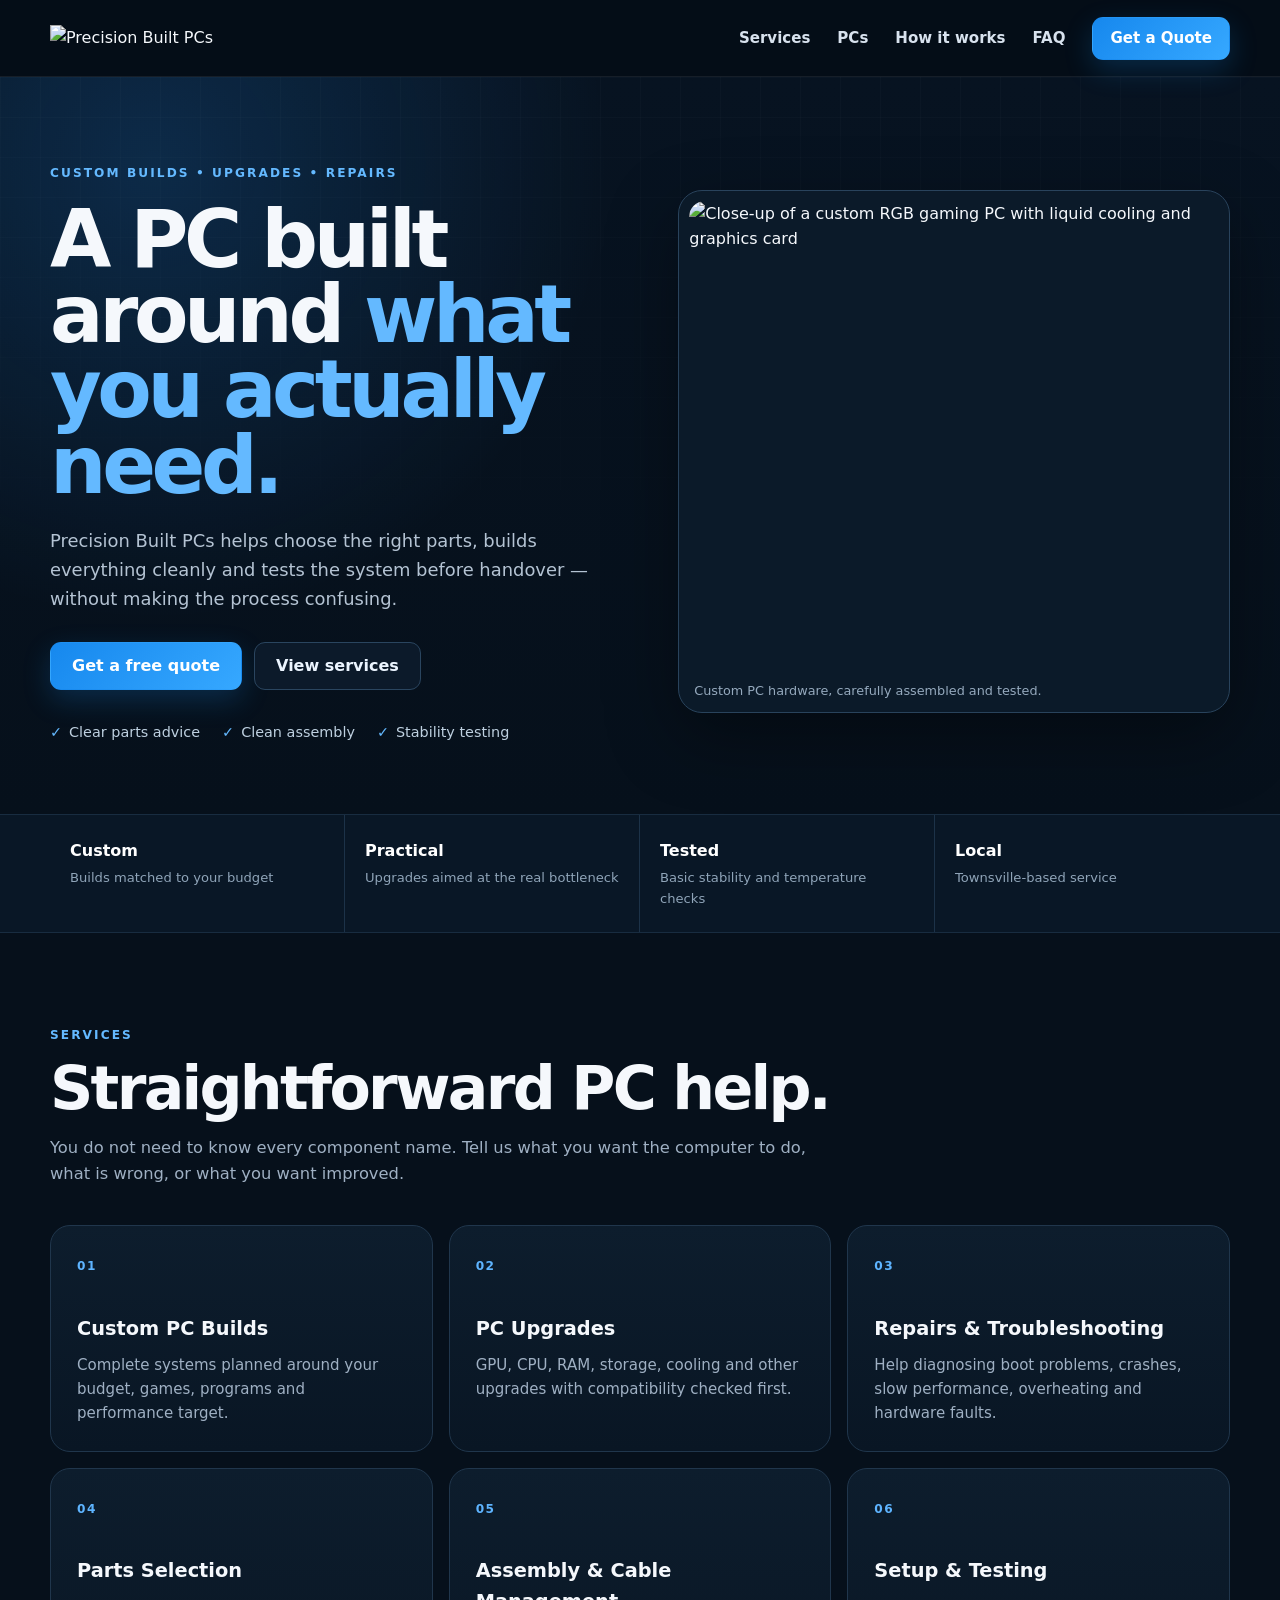
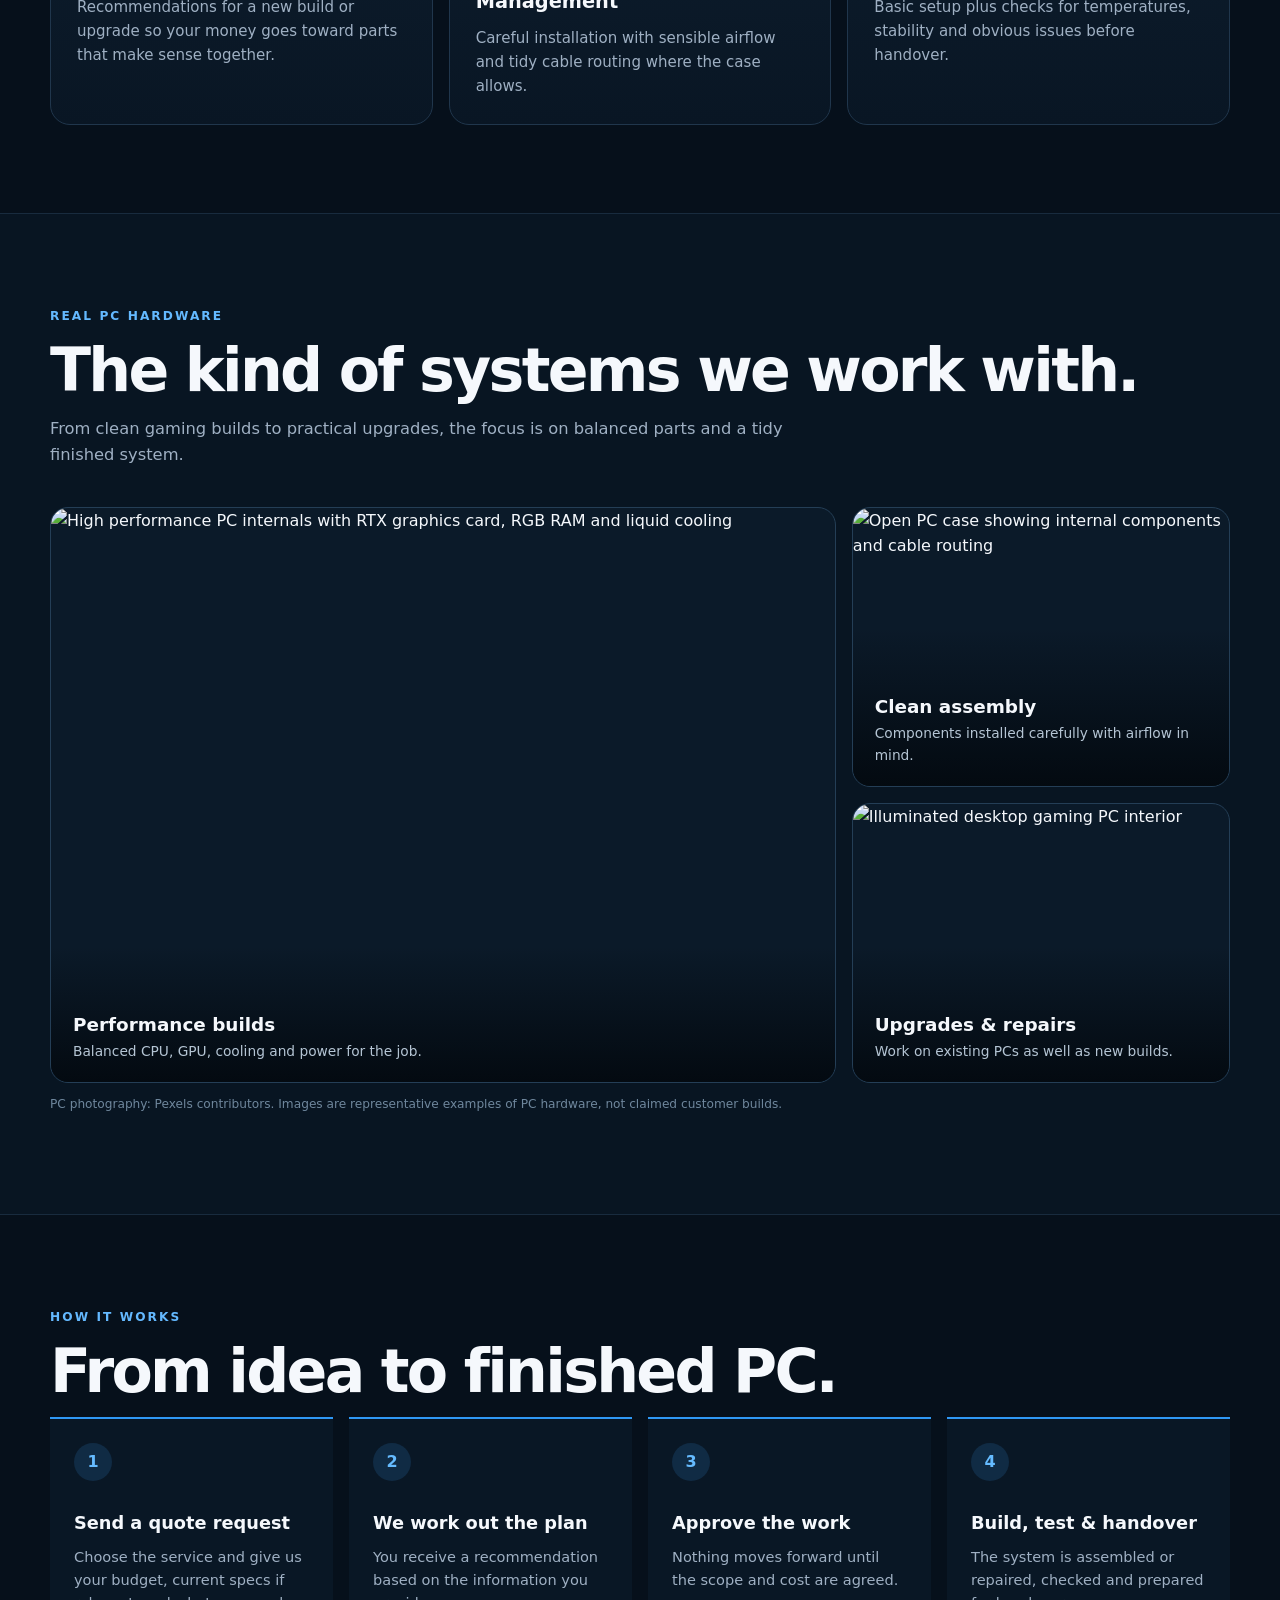
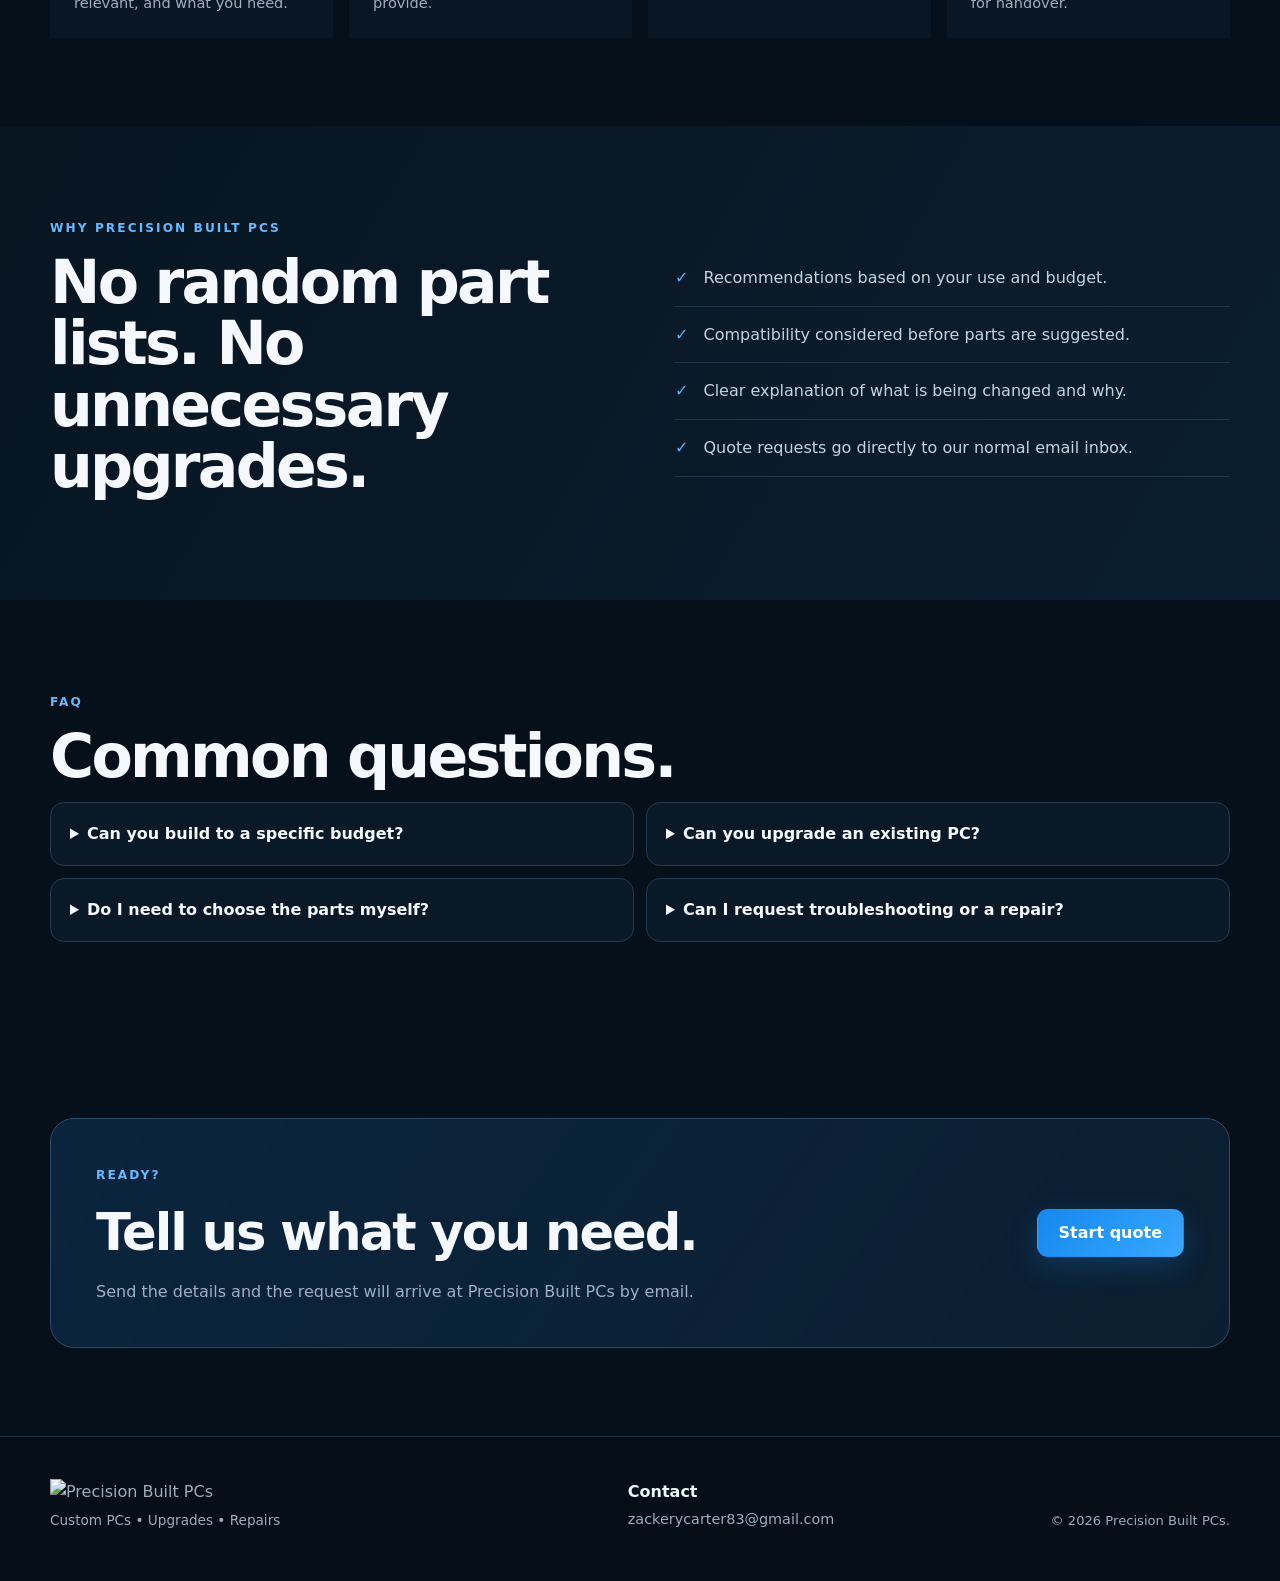
==== index.html @ 8c10a881 "Initial site upload" ====
<!doctype html>
<html lang="en-AU">
<head>
  <meta charset="utf-8">
  <meta name="viewport" content="width=device-width,initial-scale=1">
  <title>Precision Built PCs | Custom PCs, Upgrades & Repairs</title>
  <meta name="description" content="Precision Built PCs provides custom PC builds, upgrades, repairs and parts advice with clear recommendations and careful testing.">
  <meta name="theme-color" content="#07101b">
  <link rel="icon" href="assets/logo.svg">
  <link rel="preconnect" href="https://images.pexels.com">
  <link rel="stylesheet" href="styles.css">
</head>
<body>
<header class="nav">
  <div class="container nav-inner">
    <a class="brand" href="index.html" aria-label="Precision Built PCs home"><img src="assets/logo.svg" alt="Precision Built PCs"></a>
    <button class="mobile-toggle" aria-label="Open navigation" aria-expanded="false">Menu</button>
    <nav class="nav-links" aria-label="Main navigation">
      <a href="#services">Services</a><a href="#builds">PCs</a><a href="#process">How it works</a><a href="#faq">FAQ</a><a class="btn nav-btn" href="quote.html">Get a Quote</a>
    </nav>
  </div>
</header>
<main>
  <section class="hero">
    <div class="hero-bg" aria-hidden="true"></div>
    <div class="container hero-grid">
      <div class="hero-copy">
        <span class="eyebrow">CUSTOM BUILDS • UPGRADES • REPAIRS</span>
        <h1>A PC built around <span>what you actually need.</span></h1>
        <p>Precision Built PCs helps choose the right parts, builds everything cleanly and tests the system before handover — without making the process confusing.</p>
        <div class="hero-actions"><a class="btn" href="quote.html">Get a free quote</a><a class="btn secondary" href="#services">View services</a></div>
        <div class="trust-row"><span>Clear parts advice</span><span>Clean assembly</span><span>Stability testing</span></div>
      </div>
      <figure class="hero-photo photo-card">
        <img src="https://images.pexels.com/photos/10684919/pexels-photo-10684919.jpeg?auto=compress&cs=tinysrgb&w=1200" alt="Close-up of a custom RGB gaming PC with liquid cooling and graphics card">
        <figcaption>Custom PC hardware, carefully assembled and tested.</figcaption>
      </figure>
    </div>
  </section>

  <section class="stats-strip" aria-label="Business highlights"><div class="container stat-grid"><div><strong>Custom</strong><span>Builds matched to your budget</span></div><div><strong>Practical</strong><span>Upgrades aimed at the real bottleneck</span></div><div><strong>Tested</strong><span>Basic stability and temperature checks</span></div><div><strong>Local</strong><span>Townsville-based service</span></div></div></section>

  <section class="section" id="services"><div class="container">
    <span class="section-kicker">SERVICES</span><h2 class="section-title">Straightforward PC help.</h2><p class="section-lead">You do not need to know every component name. Tell us what you want the computer to do, what is wrong, or what you want improved.</p>
    <div class="cards">
      <article class="card"><span class="num">01</span><h3>Custom PC Builds</h3><p>Complete systems planned around your budget, games, programs and performance target.</p></article>
      <article class="card"><span class="num">02</span><h3>PC Upgrades</h3><p>GPU, CPU, RAM, storage, cooling and other upgrades with compatibility checked first.</p></article>
      <article class="card"><span class="num">03</span><h3>Repairs & Troubleshooting</h3><p>Help diagnosing boot problems, crashes, slow performance, overheating and hardware faults.</p></article>
      <article class="card"><span class="num">04</span><h3>Parts Selection</h3><p>Recommendations for a new build or upgrade so your money goes toward parts that make sense together.</p></article>
      <article class="card"><span class="num">05</span><h3>Assembly & Cable Management</h3><p>Careful installation with sensible airflow and tidy cable routing where the case allows.</p></article>
      <article class="card"><span class="num">06</span><h3>Setup & Testing</h3><p>Basic setup plus checks for temperatures, stability and obvious issues before handover.</p></article>
    </div>
  </div></section>

  <section class="section build-section" id="builds"><div class="container">
    <span class="section-kicker">REAL PC HARDWARE</span><h2 class="section-title">The kind of systems we work with.</h2><p class="section-lead">From clean gaming builds to practical upgrades, the focus is on balanced parts and a tidy finished system.</p>
    <div class="gallery">
      <figure class="gallery-main"><img loading="lazy" src="https://images.pexels.com/photos/20860011/pexels-photo-20860011.jpeg?auto=compress&cs=tinysrgb&w=1200" alt="High performance PC internals with RTX graphics card, RGB RAM and liquid cooling"><figcaption><strong>Performance builds</strong><span>Balanced CPU, GPU, cooling and power for the job.</span></figcaption></figure>
      <figure><img loading="lazy" src="https://images.pexels.com/photos/29177041/pexels-photo-29177041.jpeg?auto=compress&cs=tinysrgb&w=900" alt="Open PC case showing internal components and cable routing"><figcaption><strong>Clean assembly</strong><span>Components installed carefully with airflow in mind.</span></figcaption></figure>
      <figure><img loading="lazy" src="https://images.pexels.com/photos/13071305/pexels-photo-13071305.jpeg?auto=compress&cs=tinysrgb&w=900" alt="Illuminated desktop gaming PC interior"><figcaption><strong>Upgrades & repairs</strong><span>Work on existing PCs as well as new builds.</span></figcaption></figure>
    </div>
    <p class="photo-credit">PC photography: Pexels contributors. Images are representative examples of PC hardware, not claimed customer builds.</p>
  </div></section>

  <section class="section" id="process"><div class="container">
    <span class="section-kicker">HOW IT WORKS</span><h2 class="section-title">From idea to finished PC.</h2>
    <div class="steps"><article><span>1</span><h3>Send a quote request</h3><p>Choose the service and give us your budget, current specs if relevant, and what you need.</p></article><article><span>2</span><h3>We work out the plan</h3><p>You receive a recommendation based on the information you provide.</p></article><article><span>3</span><h3>Approve the work</h3><p>Nothing moves forward until the scope and cost are agreed.</p></article><article><span>4</span><h3>Build, test & handover</h3><p>The system is assembled or repaired, checked and prepared for handover.</p></article></div>
  </div></section>

  <section class="section split-section"><div class="container split-grid"><div><span class="section-kicker">WHY PRECISION BUILT PCS</span><h2 class="section-title">No random part lists. No unnecessary upgrades.</h2></div><div class="check-list"><p><span>✓</span> Recommendations based on your use and budget.</p><p><span>✓</span> Compatibility considered before parts are suggested.</p><p><span>✓</span> Clear explanation of what is being changed and why.</p><p><span>✓</span> Quote requests go directly to our normal email inbox.</p></div></div></section>

  <section class="section" id="faq"><div class="container"><span class="section-kicker">FAQ</span><h2 class="section-title">Common questions.</h2><div class="faq">
    <details><summary>Can you build to a specific budget?</summary><p>Yes. Add your maximum budget and what games or programs you want to run in the quote form.</p></details>
    <details><summary>Can you upgrade an existing PC?</summary><p>Yes. Include your current CPU, GPU, RAM and power supply if you know them. If not, describe the PC and what you want improved.</p></details>
    <details><summary>Do I need to choose the parts myself?</summary><p>No. You can simply explain what you want the PC to do and ask for a recommendation.</p></details>
    <details><summary>Can I request troubleshooting or a repair?</summary><p>Yes. Describe the symptoms, any error messages, and what happened before the problem started.</p></details>
  </div></div></section>

  <section class="section"><div class="container"><div class="cta"><div><span class="section-kicker">READY?</span><h2>Tell us what you need.</h2><p>Send the details and the request will arrive at Precision Built PCs by email.</p></div><a class="btn" href="quote.html">Start quote</a></div></div></section>
</main>
<footer><div class="container footer-grid"><div class="footer-brand"><img src="assets/logo.svg" alt="Precision Built PCs"><p>Custom PCs • Upgrades • Repairs</p></div><div><strong>Contact</strong><a href="mailto:zackerycarter83@gmail.com">zackerycarter83@gmail.com</a></div><div class="small">© <span data-year></span> Precision Built PCs.</div></div></footer>
<script src="script.js"></script>
</body></html>
---- styles.css ----
:root{--bg:#06101b;--bg2:#0a1624;--panel:#0c1b2b;--panel2:#0e2134;--text:#f5f8fc;--muted:#9fb0c3;--line:#20364c;--blue:#2596ff;--blue2:#64b9ff;--max:1180px;--radius:20px;--shadow:0 24px 70px rgba(0,0,0,.36)}*{box-sizing:border-box}html{scroll-behavior:smooth}body{margin:0;font-family:Inter,ui-sans-serif,system-ui,-apple-system,BlinkMacSystemFont,"Segoe UI",sans-serif;background:var(--bg);color:var(--text);line-height:1.6}a{color:inherit;text-decoration:none}img{max-width:100%;display:block}.container{width:min(var(--max),calc(100% - 40px));margin:auto}
.nav{position:sticky;top:0;z-index:50;background:rgba(5,14,24,.91);backdrop-filter:blur(15px);border-bottom:1px solid rgba(255,255,255,.07)}.nav-inner{min-height:76px;display:flex;align-items:center;justify-content:space-between;gap:24px}.brand img{width:245px;height:auto}.nav-links{display:flex;align-items:center;gap:27px;font-size:.94rem;font-weight:700;color:#d8e2ee}.nav-links>a:not(.btn):hover{color:var(--blue2)}.mobile-toggle{display:none;background:#0b1a2a;color:#fff;border:1px solid #29435d;border-radius:10px;padding:8px 12px}.btn{display:inline-flex;justify-content:center;align-items:center;min-height:48px;padding:0 21px;border:1px solid transparent;border-radius:11px;background:linear-gradient(135deg,#1688ee,#36a8ff);color:white;font-weight:800;box-shadow:0 10px 28px rgba(24,142,238,.22);cursor:pointer;transition:transform .18s ease,filter .18s ease}.btn:hover{transform:translateY(-2px);filter:brightness(1.06)}.btn.secondary{background:#0c1a2a;border-color:#2a455f;box-shadow:none;color:#ecf5ff}.nav-btn{min-height:43px;padding:0 17px}
.hero{position:relative;overflow:hidden;padding:82px 0 70px;background:radial-gradient(circle at 12% 12%,rgba(37,150,255,.18),transparent 35%),linear-gradient(180deg,#071321 0%,#06101b 100%)}.hero:after{content:"";position:absolute;inset:0;background-image:linear-gradient(rgba(255,255,255,.018) 1px,transparent 1px),linear-gradient(90deg,rgba(255,255,255,.018) 1px,transparent 1px);background-size:40px 40px;mask-image:linear-gradient(to bottom,black,transparent 80%);pointer-events:none}.hero-grid{position:relative;z-index:1;display:grid;grid-template-columns:1.02fr .98fr;gap:54px;align-items:center}.eyebrow,.section-kicker{font-size:.76rem;letter-spacing:.17em;font-weight:900;color:var(--blue2)}.hero h1{font-size:clamp(3.2rem,6.2vw,5.8rem);letter-spacing:-.055em;line-height:.95;margin:17px 0 24px;max-width:760px}.hero h1 span{color:var(--blue2)}.hero-copy>p{max-width:690px;color:#b4c3d3;font-size:1.12rem}.hero-actions{display:flex;gap:12px;flex-wrap:wrap;margin-top:29px}.trust-row{display:flex;gap:22px;flex-wrap:wrap;margin-top:31px;color:#bed0e0;font-size:.9rem}.trust-row span:before{content:"✓";color:var(--blue2);font-weight:900;margin-right:7px}.photo-card{margin:0;border-radius:24px;border:1px solid #29435c;background:#0b1a29;padding:10px;box-shadow:var(--shadow);overflow:hidden}.photo-card img{width:100%;height:470px;object-fit:cover;border-radius:16px}.photo-card figcaption{font-size:.8rem;color:#95a9bd;padding:10px 5px 1px}
.stats-strip{background:#091726;border-block:1px solid #182c40}.stat-grid{display:grid;grid-template-columns:repeat(4,1fr)}.stat-grid>div{padding:23px 20px;border-right:1px solid #1c3248}.stat-grid>div:last-child{border-right:0}.stat-grid strong,.stat-grid span{display:block}.stat-grid strong{font-size:1rem;color:#fff}.stat-grid span{font-size:.82rem;color:#8fa4b8;margin-top:3px}
.section{padding:88px 0}.section-title{font-size:clamp(2.25rem,4.7vw,4rem);letter-spacing:-.045em;line-height:1.02;margin:12px 0 15px}.section-lead{color:var(--muted);max-width:760px;margin:0 0 38px;font-size:1.02rem}.cards{display:grid;grid-template-columns:repeat(3,1fr);gap:16px}.card{position:relative;padding:26px;border:1px solid var(--line);background:linear-gradient(180deg,#0d1d2d,#091624);border-radius:var(--radius);min-height:205px}.card .num{font-size:.76rem;font-weight:900;color:#5eb4ff;letter-spacing:.12em}.card h3{font-size:1.21rem;margin:36px 0 8px}.card p{margin:0;color:var(--muted);font-size:.94rem}.build-section{background:#081522;border-block:1px solid #182b3e}.gallery{display:grid;grid-template-columns:1.35fr .65fr;grid-template-rows:1fr 1fr;gap:16px}.gallery figure{margin:0;position:relative;overflow:hidden;border-radius:18px;border:1px solid #243e56;background:#0b1a29;min-height:280px}.gallery .gallery-main{grid-row:1/3;min-height:576px}.gallery img{width:100%;height:100%;object-fit:cover;position:absolute;inset:0;transition:transform .35s ease}.gallery figure:hover img{transform:scale(1.025)}.gallery figcaption{position:absolute;inset:auto 0 0;padding:64px 22px 20px;background:linear-gradient(transparent,rgba(3,9,15,.94));display:flex;flex-direction:column}.gallery figcaption strong{font-size:1.15rem}.gallery figcaption span{color:#b5c5d4;font-size:.86rem}.photo-credit{font-size:.76rem;color:#6f879d;margin-top:12px}.steps{display:grid;grid-template-columns:repeat(4,1fr);gap:16px}.steps article{padding:24px;border-top:2px solid #2f98f5;background:#091725}.steps article>span{display:grid;place-items:center;width:38px;height:38px;border-radius:50%;background:#102b44;color:#65bbff;font-weight:900;margin-bottom:28px}.steps h3{font-size:1.11rem;margin:0 0 7px}.steps p{font-size:.91rem;color:var(--muted);margin:0}.split-section{background:linear-gradient(120deg,#071521,#0b1e30)}.split-grid{display:grid;grid-template-columns:1fr 1fr;gap:70px;align-items:center}.check-list p{margin:0;padding:15px 0;border-bottom:1px solid #1f3549;color:#c5d3df}.check-list span{color:#57b5ff;font-weight:900;margin-right:10px}.faq{display:grid;grid-template-columns:1fr 1fr;gap:12px}.faq details{background:#0a1928;border:1px solid #213a51;border-radius:14px;padding:18px 19px}.faq summary{cursor:pointer;font-weight:800}.faq p{color:var(--muted);margin-bottom:0}.cta{padding:42px 45px;border:1px solid #2d4c67;border-radius:24px;background:linear-gradient(125deg,rgba(30,137,231,.17),rgba(13,34,53,.8));display:flex;justify-content:space-between;align-items:center;gap:30px}.cta h2{font-size:clamp(2rem,4vw,3.4rem);letter-spacing:-.04em;margin:6px 0 5px}.cta p{color:var(--muted);margin:0}
footer{border-top:1px solid #1b3044;padding:42px 0 50px;background:#050d16;color:#9badbf}.footer-grid{display:grid;grid-template-columns:1.4fr 1fr auto;gap:35px;align-items:end}.footer-brand img{width:215px}.footer-brand p{font-size:.85rem;margin:5px 0 0}.footer-grid>div:nth-child(2){display:flex;flex-direction:column;gap:4px}.footer-grid strong{color:#edf4fb}.footer-grid a{font-size:.9rem}.footer-grid a:hover{color:#64b9ff}.small{font-size:.82rem}
.quote-wrap{padding:67px 0 88px;background:radial-gradient(circle at 8% 8%,rgba(37,150,255,.1),transparent 28%)}.quote-grid{display:grid;grid-template-columns:.8fr 1.2fr;gap:32px;align-items:start}.quote-info{position:sticky;top:105px}.quote-info .section-title{margin-top:12px}.quote-info strong{color:#d9e9f7}.info-panel{background:#0a1928;border:1px solid #213a51;border-radius:17px;padding:22px;margin:28px 0 16px}.info-panel h3{margin:0 0 12px}.info-panel p{font-size:.88rem;color:#9fb0c3;margin:10px 0}.quote-photo{margin:0;border-radius:17px;overflow:hidden;border:1px solid #213a51}.quote-photo img{width:100%;height:230px;object-fit:cover}.quote-form{background:#0b1a2a;border:1px solid #29455f;border-radius:22px;padding:29px;box-shadow:var(--shadow)}.field-grid{display:grid;grid-template-columns:1fr 1fr;gap:16px}.field{display:flex;flex-direction:column;gap:7px}.field.full{grid-column:1/-1}.field label{font-size:.88rem;font-weight:800;color:#dfeaf4}.field input,.field select,.field textarea{width:100%;border:1px solid #2c475f;border-radius:10px;background:#06121f;color:#f5f8fc;padding:13px 13px;font:inherit;outline:none}.field input::placeholder,.field textarea::placeholder{color:#62788d}.field input:focus,.field select:focus,.field textarea:focus{border-color:#339cf3;box-shadow:0 0 0 3px rgba(51,156,243,.12)}.field textarea{min-height:155px;resize:vertical}.submit-btn{width:100%;margin-top:18px}.privacy-note{font-size:.76rem;color:#7990a5;text-align:center;margin:12px 0 0}.honeypot{display:none!important}.alert{display:none;margin-bottom:18px;padding:12px 14px;border-radius:10px;font-size:.88rem}.alert.show{display:block}.alert.success{background:rgba(38,161,102,.11);border:1px solid rgba(71,200,134,.38);color:#bdf3d5}.alert.error{background:rgba(220,74,74,.1);border:1px solid rgba(237,92,92,.35);color:#ffd0d0}.success-page{min-height:75vh;display:grid;place-items:center;padding:70px 0}.success-card{max-width:680px;margin:auto;text-align:center;background:#0b1a2a;border:1px solid #29455f;border-radius:24px;padding:50px}.success-card h1{font-size:clamp(2.3rem,5vw,4rem);line-height:1.03;letter-spacing:-.045em}.success-card p{color:var(--muted);margin:0 auto 25px;max-width:520px}.success-icon{display:grid;place-items:center;width:58px;height:58px;margin:0 auto 18px;border-radius:50%;background:#133b5f;color:#62bbff;font-size:1.6rem;font-weight:900}
@media(max-width:900px){.hero-grid,.quote-grid,.split-grid{grid-template-columns:1fr}.hero{padding-top:54px}.photo-card img{height:390px}.cards{grid-template-columns:1fr 1fr}.steps{grid-template-columns:1fr 1fr}.gallery{grid-template-columns:1fr 1fr;grid-template-rows:auto}.gallery .gallery-main{grid-column:1/-1;grid-row:auto;min-height:420px}.gallery figure{min-height:290px}.quote-info{position:static}.quote-photo{display:none}.footer-grid{grid-template-columns:1fr 1fr}.nav-links{display:none;position:absolute;top:76px;left:0;right:0;background:#06111d;border-bottom:1px solid #20364c;padding:18px 20px;flex-direction:column;align-items:stretch}.nav-links.open{display:flex}.mobile-toggle{display:block}}
@media(max-width:620px){.container{width:min(var(--max),calc(100% - 26px))}.brand img{width:205px}.hero{padding:45px 0 50px}.hero h1{font-size:3.15rem}.hero-copy>p{font-size:1rem}.photo-card img{height:315px}.stat-grid{grid-template-columns:1fr 1fr}.stat-grid>div:nth-child(2){border-right:0}.stat-grid>div:nth-child(-n+2){border-bottom:1px solid #1c3248}.cards,.steps,.faq,.field-grid{grid-template-columns:1fr}.gallery{grid-template-columns:1fr}.gallery .gallery-main{grid-column:auto;min-height:330px}.gallery figure{min-height:270px}.field.full{grid-column:auto}.section{padding:68px 0}.cta{padding:30px;align-items:flex-start;flex-direction:column}.footer-grid{grid-template-columns:1fr;align-items:start}.quote-form{padding:20px}.quote-wrap{padding-top:45px}.success-card{padding:34px 22px}}
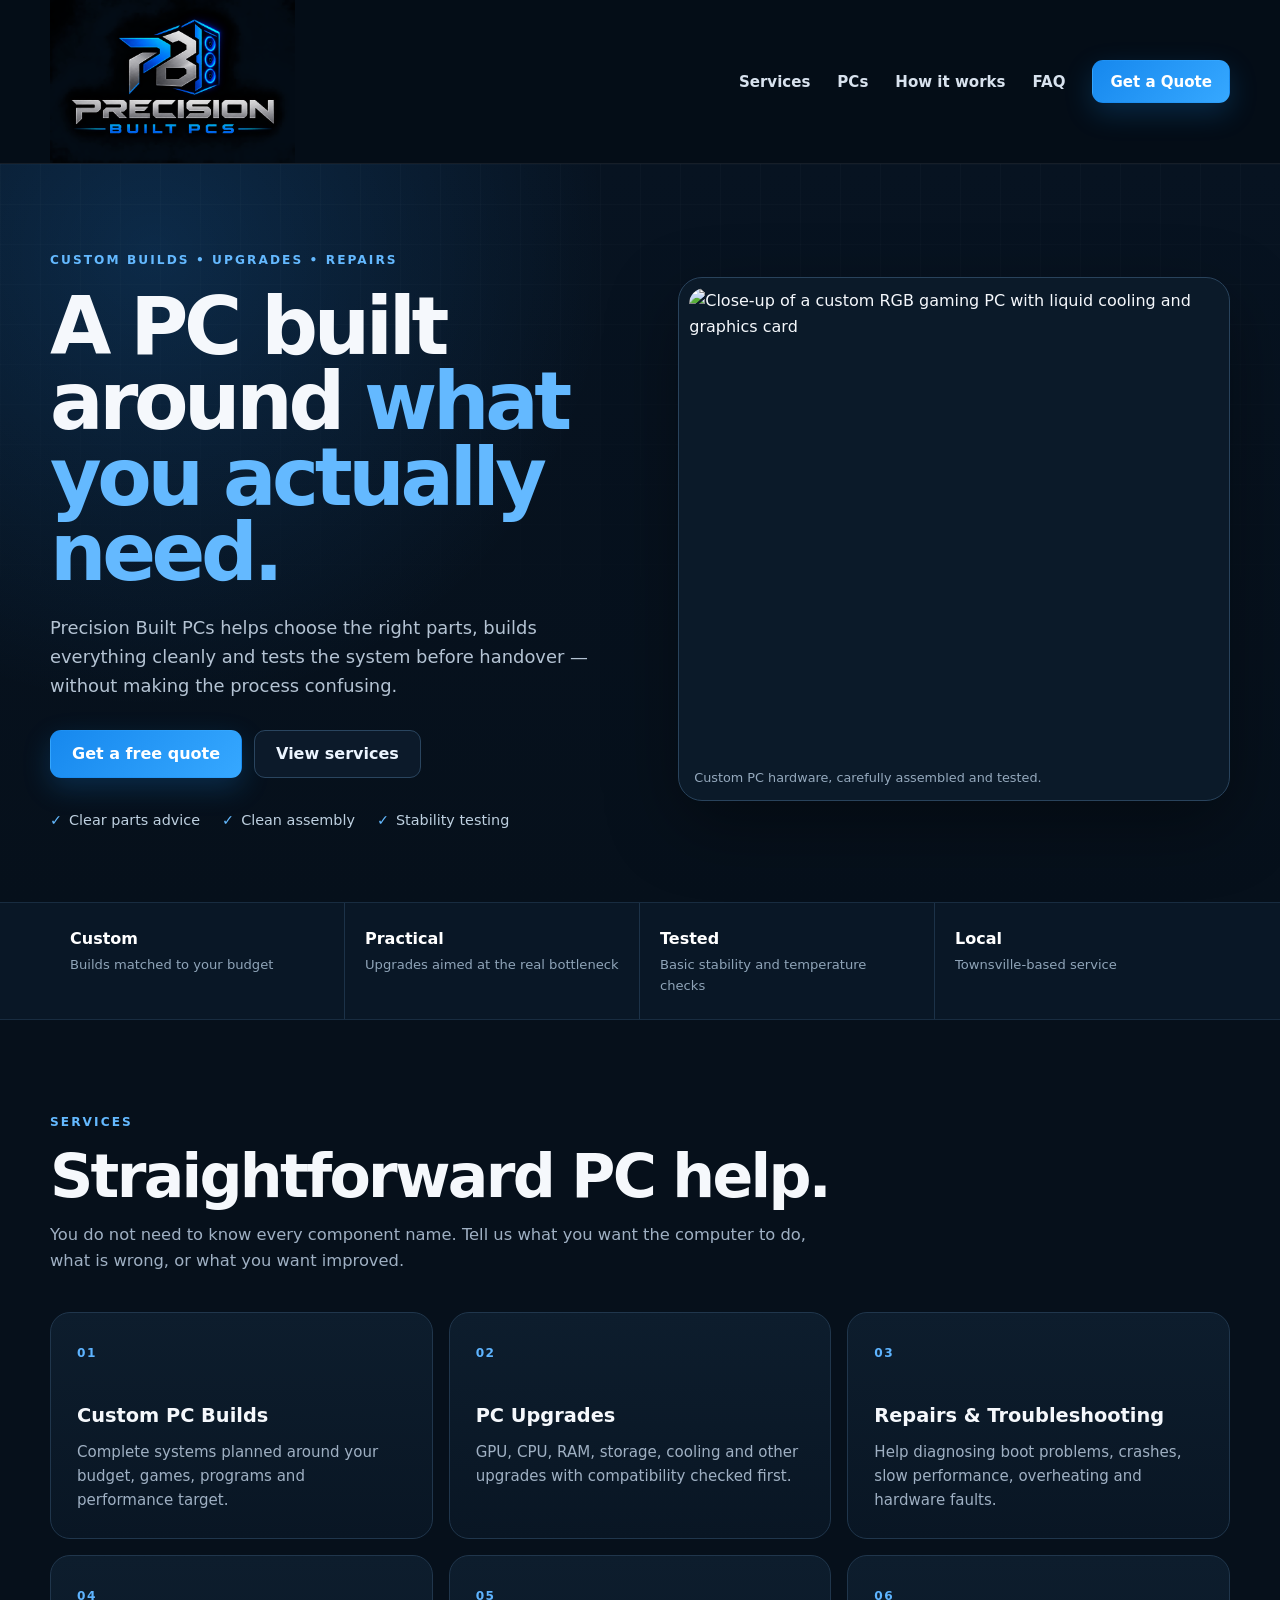
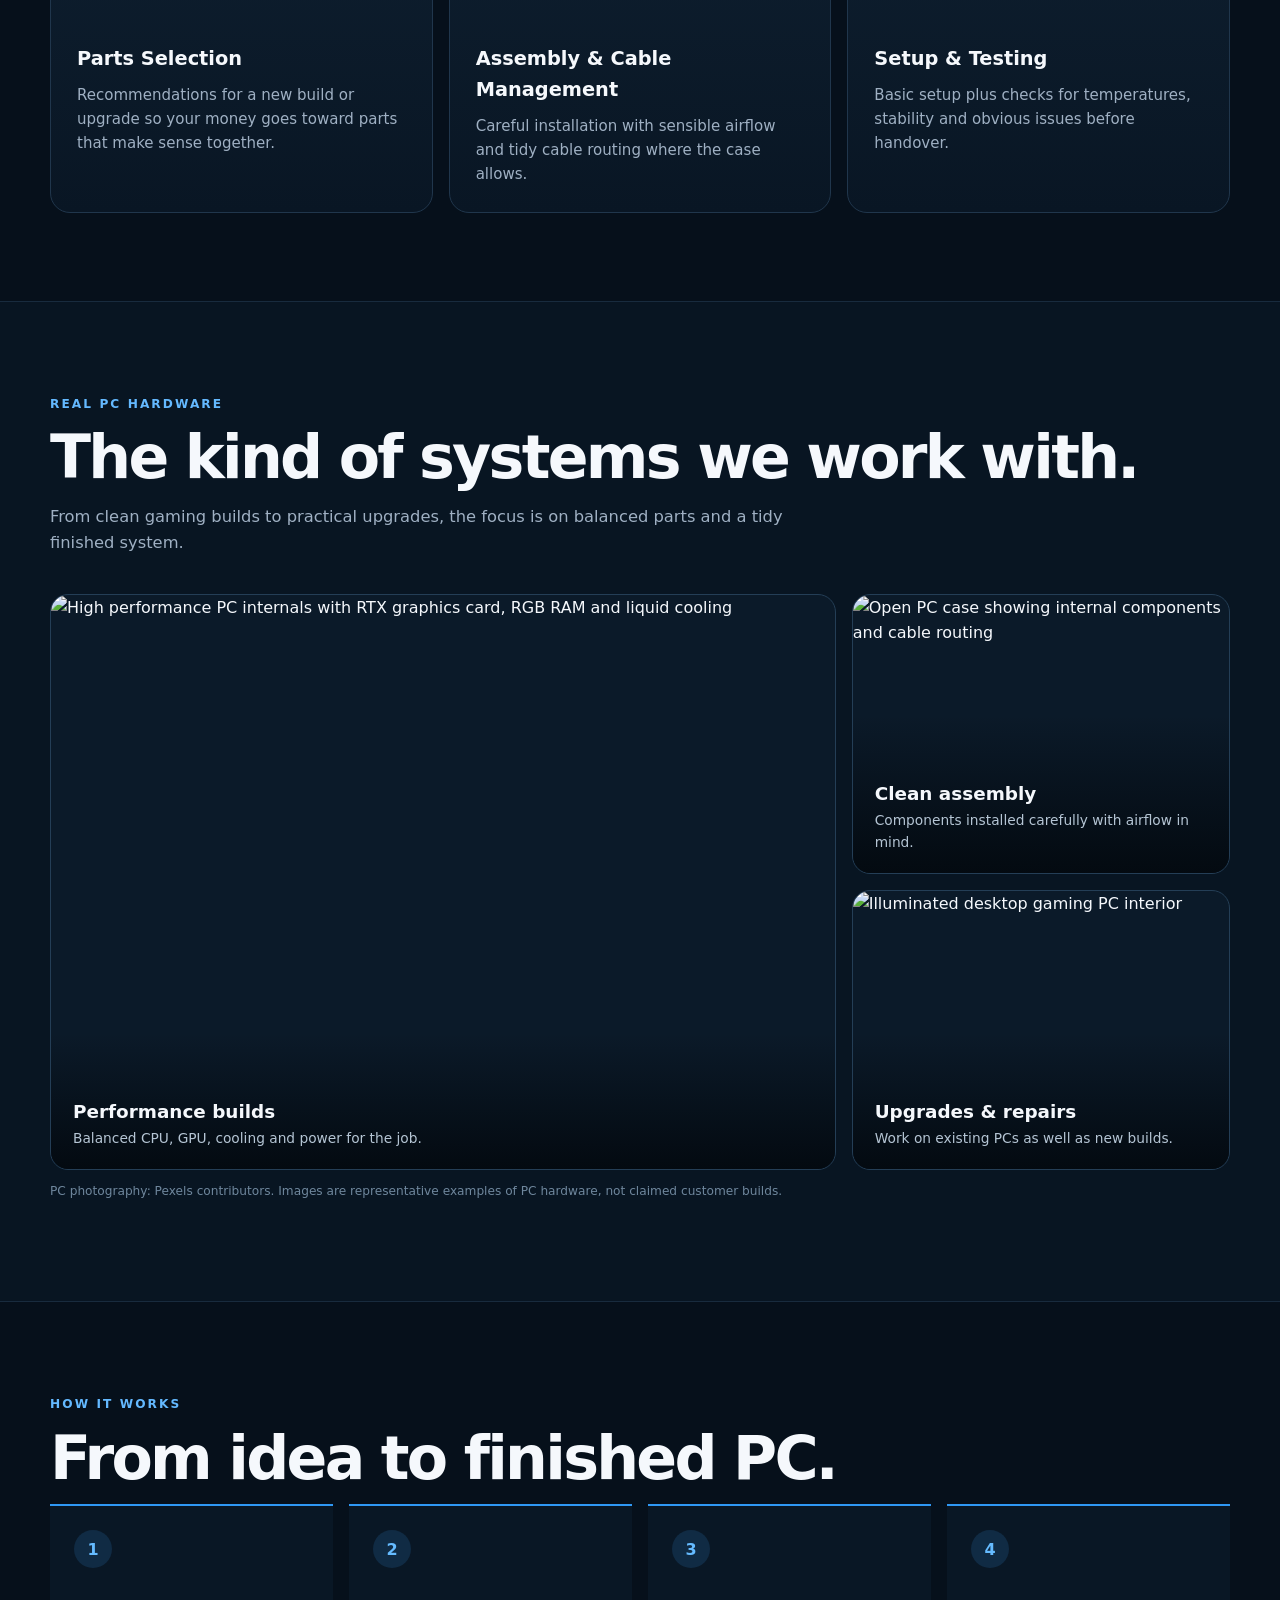
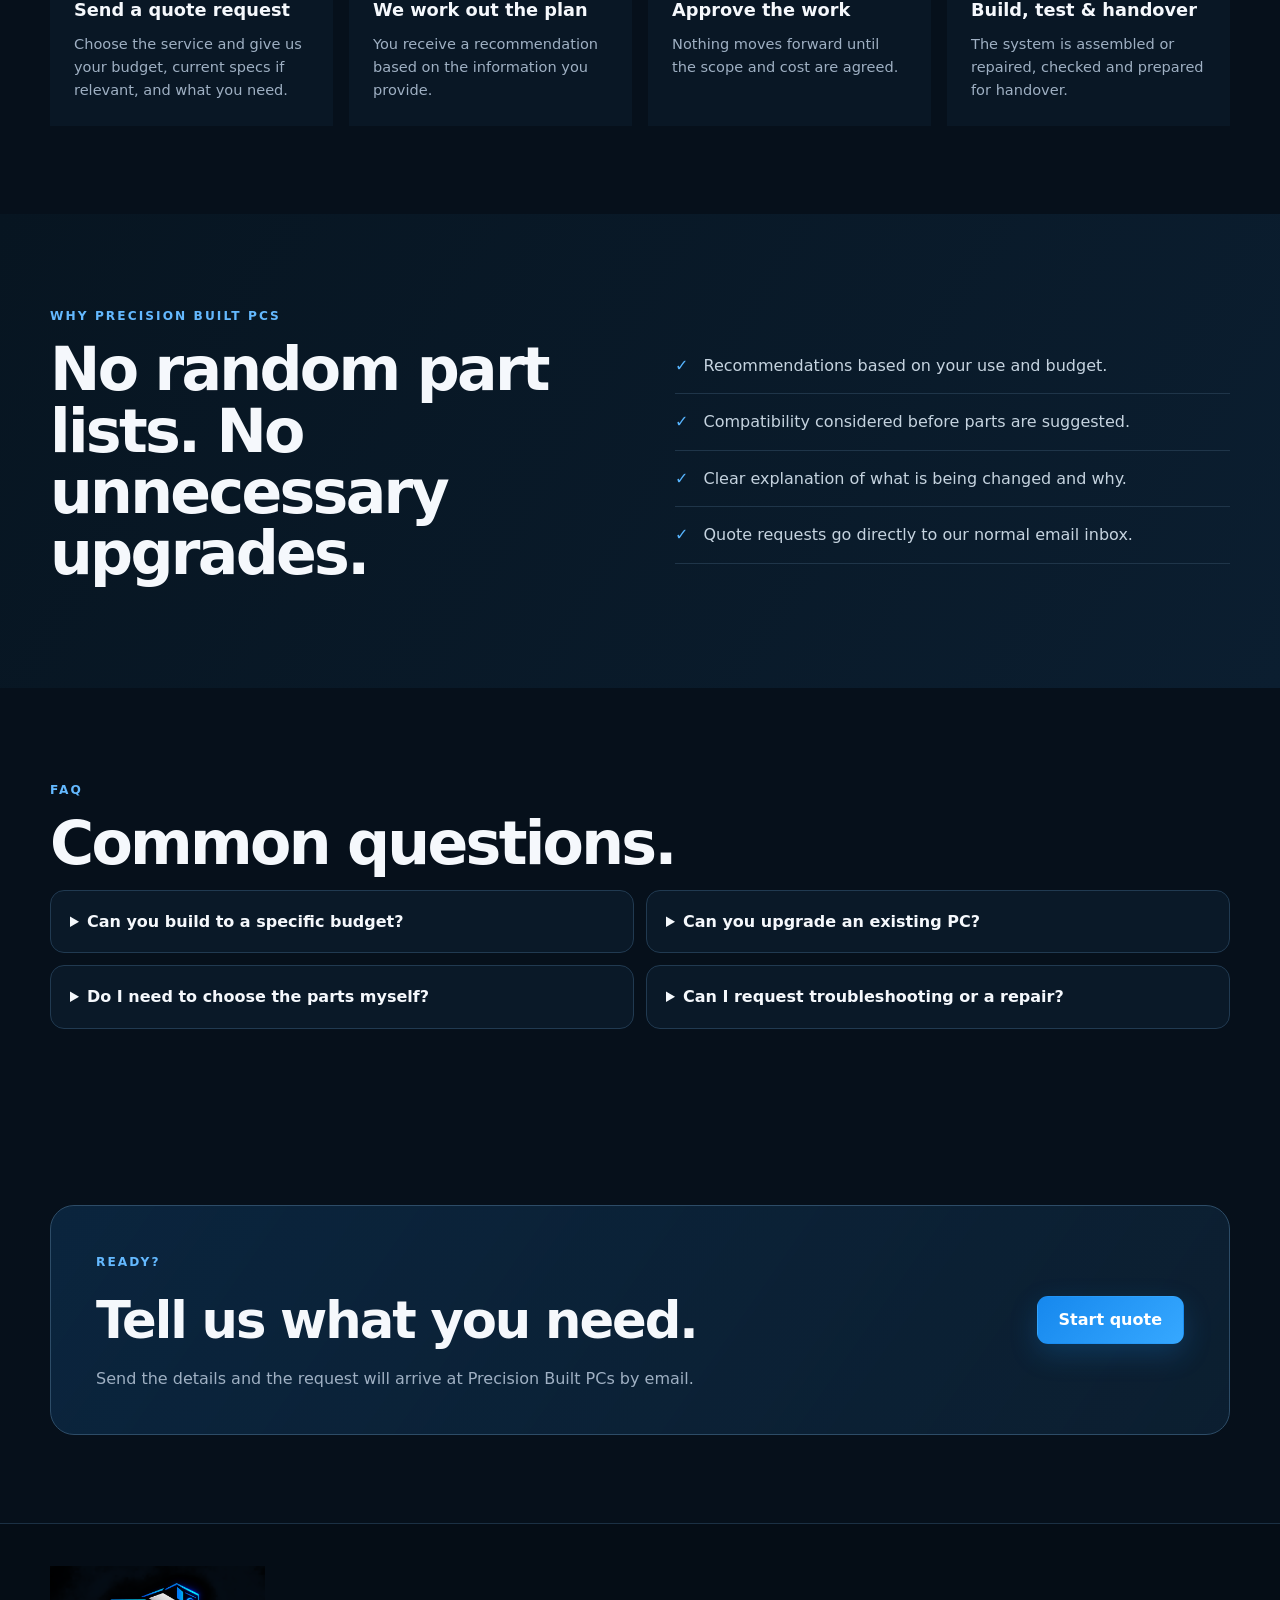
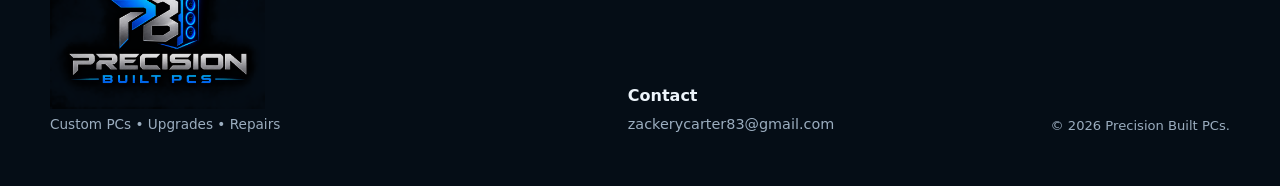
==== commit c75a88e4: "Update index.html" ====
--- a/index.html
+++ b/index.html
@@ -6,14 +6,14 @@
   <title>Precision Built PCs | Custom PCs, Upgrades & Repairs</title>
   <meta name="description" content="Precision Built PCs provides custom PC builds, upgrades, repairs and parts advice with clear recommendations and careful testing.">
   <meta name="theme-color" content="#07101b">
-  <link rel="icon" href="assets/logo.svg">
+  <link rel="icon" href="Precision%20Built%20PCs%20Neon%20Logo.png">
   <link rel="preconnect" href="https://images.pexels.com">
   <link rel="stylesheet" href="styles.css">
 </head>
 <body>
 <header class="nav">
   <div class="container nav-inner">
-    <a class="brand" href="index.html" aria-label="Precision Built PCs home"><img src="assets/logo.svg" alt="Precision Built PCs"></a>
+  <a class="brand" href="index.html" aria-label="Precision Built PCs home"><img src="Precision%20Built%20PCs%20Neon%20Logo.png" alt="Precision Built PCs"></a>
     <button class="mobile-toggle" aria-label="Open navigation" aria-expanded="false">Menu</button>
     <nav class="nav-links" aria-label="Main navigation">
       <a href="#services">Services</a><a href="#builds">PCs</a><a href="#process">How it works</a><a href="#faq">FAQ</a><a class="btn nav-btn" href="quote.html">Get a Quote</a>
@@ -78,6 +78,6 @@
 
   <section class="section"><div class="container"><div class="cta"><div><span class="section-kicker">READY?</span><h2>Tell us what you need.</h2><p>Send the details and the request will arrive at Precision Built PCs by email.</p></div><a class="btn" href="quote.html">Start quote</a></div></div></section>
 </main>
-<footer><div class="container footer-grid"><div class="footer-brand"><img src="assets/logo.svg" alt="Precision Built PCs"><p>Custom PCs • Upgrades • Repairs</p></div><div><strong>Contact</strong><a href="mailto:zackerycarter83@gmail.com">zackerycarter83@gmail.com</a></div><div class="small">© <span data-year></span> Precision Built PCs.</div></div></footer>
+<footer><div class="container footer-grid"><div class="footer-brand"><img src="Precision%20Built%20PCs%20Neon%20Logo.png" alt="Precision Built PCs"><p>Custom PCs • Upgrades • Repairs</p></div><div><strong>Contact</strong><a href="mailto:zackerycarter83@gmail.com">zackerycarter83@gmail.com</a></div><div class="small">© <span data-year></span> Precision Built PCs.</div></div></footer>
 <script src="script.js"></script>
 </body></html>
